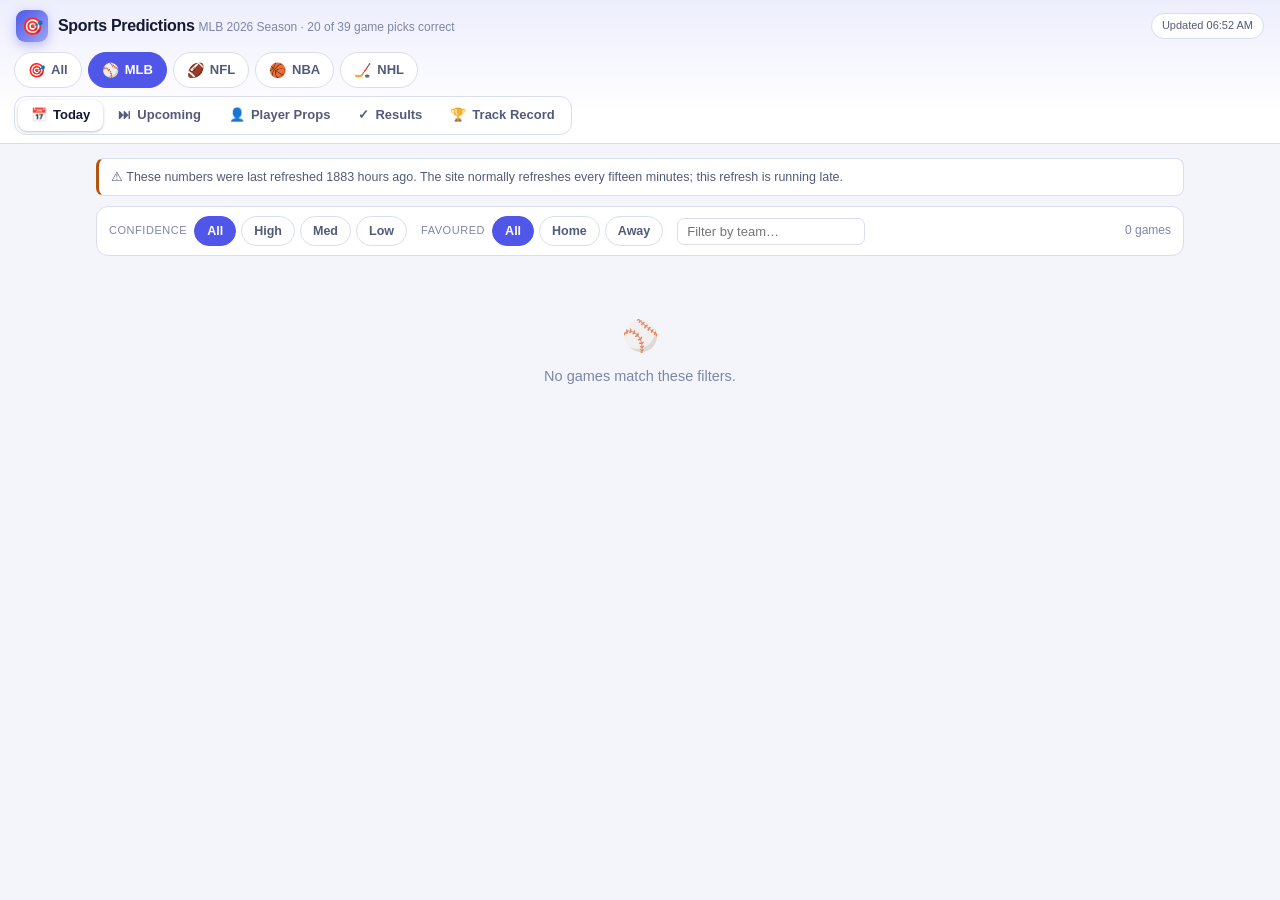
==== mlb.html @ 05cec49f "Auto-refresh: predictions and player props 2026-09-18 20:13 UTC" ====
<!DOCTYPE html>
<html lang="en">
<head>
<meta charset="UTF-8">
<meta name="viewport" content="width=device-width, initial-scale=1.0, viewport-fit=cover">
<meta name="description" content="MLB game predictions and player prop projections.">
<meta name="color-scheme" content="dark light">
<title>Sports Predictions — MLB</title>
<link rel="icon" href="data:image/svg+xml,<svg xmlns=%22http://www.w3.org/2000/svg%22 viewBox=%220 0 16 16%22><text y=%2213%22 font-size=%2213%22>🎯</text></svg>">
<link rel="preload" as="script" href="assets/app.js?v=07d748f8">
<link rel="stylesheet" href="assets/app.css?v=07d748f8">
<style id="accent-style"></style>
</head>
<body>
<header class="top">
  <div class="brand">
    <span class="brand-mark" aria-hidden="true">🎯</span>
    <span>
      <span class="brand-name">Sports Predictions</span>
      <span class="brand-sub" id="brand-sub">Game picks and player props for MLB, NFL, NBA and NHL, with a public track record</span>
    </span>
    <span class="brand-spacer"></span>
    <span class="live-pill" id="live-pill">Loading…</span>
  </div>
  <nav class="sports" id="sports" role="tablist" aria-label="Sport"></nav>
  <nav class="views" id="views" role="tablist" aria-label="View"></nav>
</header>
<main class="wrap" id="main">
  <div class="games"><div class="skeleton"></div><div class="skeleton"></div><div class="skeleton"></div></div>
</main>
<script>
window.SP_LEAGUES=["mlb", "nfl", "nba", "nhl"];
window.SP_DEFAULT_LEAGUE="mlb";
</script>
<script src="data/mlb.js"></script>
<script src="assets/app.js?v=07d748f8" defer></script>
</body>
</html>
---- assets/app.css ----
/* Sports Predictions — shared stylesheet.
   One file for all four leagues, so the browser downloads and parses it once
   instead of re-reading an inline copy on every page.

   Palette: a deep green-slate ground with a teal accent; emerald for a hit,
   rose for a miss, amber for caution. Each league overrides --accent. */

:root {
  color-scheme: dark;
  --bg: #0a0e1a;
  --bg1: #111629;
  --bg2: #161c31;
  --bg3: #1e2640;
  --line: #283252;
  --line-soft: #202944;
  --text: #eef1fb;
  --muted: #a3adc9;
  --faint: #717c9d;
  --accent: #7c83ff;
  --good: #34d399;
  --bad: #fb7185;
  --warn: #fbbf24;
  --radius: 12px;
  --shadow: 0 6px 24px rgba(3, 6, 20, .45);
  --mono: ui-monospace, SFMono-Regular, "SF Mono", Menlo, monospace;
}

@media (prefers-color-scheme: light) {
  :root:not([data-theme="dark"]) {
    color-scheme: light;
    --bg: #f4f5fb; --bg1: #ffffff; --bg2: #ffffff; --bg3: #eceef8;
    --line: #d9ddf0; --line-soft: #e6e9f5;
    --text: #141a33; --muted: #525b7a; --faint: #7d86a6;
    --accent: #4f56e8; --good: #059669; --bad: #e11d48; --warn: #b45309;
    --shadow: 0 4px 16px rgba(20, 26, 51, .08);
  }
}

* { box-sizing: border-box; }
html { -webkit-text-size-adjust: 100%; }
body {
  margin: 0;
  background: var(--bg);
  background-image: radial-gradient(1200px 320px at 50% -80px, color-mix(in srgb, var(--accent) 18%, transparent), transparent 70%);
  background-repeat: no-repeat;
  color: var(--text);
  font: 14.5px/1.45 -apple-system, BlinkMacSystemFont, "Segoe UI", Roboto, Helvetica, Arial, sans-serif;
  padding-bottom: env(safe-area-inset-bottom, 0px);
}
a { color: var(--accent); }
button { font: inherit; color: inherit; background: none; border: none; cursor: pointer; }
[hidden] { display: none !important; }
:focus-visible { outline: 2px solid var(--accent); outline-offset: 2px; border-radius: 4px; }

/* ── Header ───────────────────────────────────────────────────────────── */
.top {
  position: sticky; top: 0; z-index: 50;
  /* No filter or transform here: either would make the phone's fixed
     bottom bar position itself inside the header instead of the viewport. */
  background: linear-gradient(180deg, color-mix(in srgb, var(--accent) 10%, var(--bg1)), var(--bg1) 80%);
  border-bottom: 1px solid var(--line);
  padding-top: env(safe-area-inset-top, 0px);
}
.brand {
  display: flex; align-items: center; gap: 10px;
  padding: 10px 16px 6px;
}
.brand-mark {
  font-size: 17px; line-height: 1; width: 32px; height: 32px; border-radius: 9px;
  display: inline-flex; align-items: center; justify-content: center;
  background: linear-gradient(135deg, var(--accent), color-mix(in srgb, var(--accent) 55%, #ffffff));
  box-shadow: 0 4px 12px color-mix(in srgb, var(--accent) 35%, transparent);
}
.brand-name { font-weight: 800; font-size: 16px; letter-spacing: -.02em; }
.brand-sub { color: var(--faint); font-size: 12px; }
.brand-spacer { flex: 1; }
.live-pill {
  font-size: 11px; color: var(--muted); font-variant-numeric: tabular-nums;
  border: 1px solid var(--line); border-radius: 999px; padding: 4px 10px;
  white-space: nowrap; background: var(--bg2);
}
.live-pill.on { color: var(--good); border-color: color-mix(in srgb, var(--good) 45%, transparent); }

/* Sports: a row of pills, each with today's game count. */
.sports { display: flex; gap: 6px; padding: 4px 14px 8px; overflow-x: auto; scrollbar-width: none; }
.sports::-webkit-scrollbar { display: none; }
.sport {
  flex: 0 0 auto; display: inline-flex; align-items: center; gap: 6px;
  min-height: 36px; padding: 0 13px; border-radius: 999px;
  font-size: 13px; font-weight: 700; color: var(--muted);
  border: 1px solid var(--line); background: var(--bg2);
  transition: color .15s, background .15s, border-color .15s;
}
.sport:hover { color: var(--text); border-color: color-mix(in srgb, var(--accent) 50%, var(--line)); }
.sport[aria-selected="true"] { background: var(--accent); border-color: var(--accent); color: #fff; }
.sport .em { font-size: 14px; }
.sport .sc {
  font-size: 10.5px; font-weight: 700; padding: 1px 6px; border-radius: 999px;
  background: var(--bg3); color: var(--muted); min-width: 18px; text-align: center;
}
.sport[aria-selected="true"] .sc { background: rgba(255, 255, 255, .22); color: #fff; }
.sport .sc:empty { display: none; }
.sport .sc.live::before { content: "●"; color: var(--good); margin-right: 3px; font-size: 8px; vertical-align: 1px; }
.sport[aria-selected="true"] .sc.live::before { color: #d8ffe9; }

/* Views: a segmented control. */
.views {
  display: flex; gap: 2px; margin: 0 14px 8px; padding: 3px; border-radius: 12px;
  background: var(--bg2); border: 1px solid var(--line); width: max-content; max-width: calc(100% - 28px);
  overflow-x: auto; scrollbar-width: none;
}
.views::-webkit-scrollbar { display: none; }
.view-tab {
  display: inline-flex; align-items: center; gap: 6px;
  padding: 6px 13px; border-radius: 9px; font-size: 13px; font-weight: 600;
  color: var(--muted); white-space: nowrap; transition: background .15s, color .15s;
}
.view-tab .vi { display: inline; font-size: 13px; }
.view-tab:hover { color: var(--text); }
.view-tab[aria-selected="true"] { background: var(--bg1); color: var(--text); box-shadow: 0 1px 3px rgba(0, 0, 0, .25); }

/* Jump bar (All · Today) and back-to-top. */
.jump { display: flex; flex-wrap: wrap; gap: 6px; margin: 4px 0 12px; }
.jump .chip { gap: 6px; }
.jump .chip b { font-weight: 700; }
.jump .chip .n { color: var(--faint); font-weight: 600; }
.totop {
  position: fixed; right: 16px; bottom: calc(18px + env(safe-area-inset-bottom, 0px)); z-index: 55;
  width: 42px; height: 42px; border-radius: 50%; background: var(--accent); color: #fff;
  font-size: 18px; box-shadow: var(--shadow); opacity: 0; pointer-events: none; transition: opacity .2s;
}
.totop.show { opacity: 1; pointer-events: auto; }
.section-title[id] { scroll-margin-top: 140px; }

.lg-chip { font-size: 12px; margin-right: 5px; }
.lock { font-size: 11px; opacity: .8; }
.count-inline { font-weight: 500; color: var(--faint); margin-left: 4px; }
.game.done .row-bar { opacity: .7; }

/* Overview strip */
.strip { display: grid; grid-template-columns: repeat(auto-fill, minmax(168px, 1fr)); gap: 8px; margin-bottom: 6px; }
.pick-card {
  background: var(--bg1); border: 1px solid var(--line); border-radius: var(--radius); padding: 10px 12px;
  cursor: pointer; transition: border-color .15s, transform .15s;
}
.pick-card:hover { border-color: var(--accent); transform: translateY(-1px); }
.pc-top { display: flex; justify-content: space-between; align-items: center; margin-bottom: 6px; }
.pc-team { font-weight: 700; font-size: 14px; }
.pc-sub { font-size: 11.5px; color: var(--faint); margin-top: 2px; }

/* ── Layout ───────────────────────────────────────────────────────────── */
.wrap { max-width: 1120px; margin: 0 auto; padding: 14px 16px 60px; }
.row-gap > * + * { margin-top: 8px; }
.section-title { font-size: 12px; font-weight: 700; letter-spacing: .06em; text-transform: uppercase; color: var(--faint); margin: 20px 0 8px; }
.section-title:first-child { margin-top: 4px; }

/* ── Collapsible sections ─────────────────────────────────────────────── */
details.sec { margin: 0; }
details.sec > summary {
  list-style: none; cursor: pointer; display: flex; align-items: center; gap: 8px;
  padding: 6px 0; user-select: none; -webkit-tap-highlight-color: transparent;
}
details.sec > summary::-webkit-details-marker { display: none; }
details.sec > summary .section-title { margin: 0; }
details.sec > summary .chev { color: var(--faint); font-size: 11px; transition: transform .15s; }
details.sec > summary:hover .section-title { color: var(--muted); }
details.sec[open] > summary .chev { transform: rotate(180deg); }
details.sec > .sec-body { padding: 2px 0 10px; }
details.sec:not([open]) { border-bottom: 1px solid var(--line-soft); }

/* ── Sortable headings ────────────────────────────────────────────────── */
table.grid th { cursor: pointer; user-select: none; white-space: nowrap; }
table.grid th:hover { color: var(--text); }
table.grid th[aria-sort="ascending"]::after { content: ' ▲'; font-size: 9px; }
table.grid th[aria-sort="descending"]::after { content: ' ▼'; font-size: 9px; }

/* ── Toolbar ──────────────────────────────────────────────────────────── */
.toolbar {
  display: flex; flex-wrap: wrap; gap: 10px 14px; align-items: center;
  background: var(--bg1); border: 1px solid var(--line); border-radius: var(--radius);
  padding: 9px 12px; margin-bottom: 12px;
}
.toolbar-body { display: contents; }
.filter-toggle { display: none; }
.count-mobile { display: none; }
.fgroup { display: flex; align-items: center; gap: 5px; flex-wrap: wrap; }
.flabel { font-size: 11px; text-transform: uppercase; letter-spacing: .05em; color: var(--faint); margin-right: 2px; }
.chip {
  padding: 5px 12px; border-radius: 999px; font-size: 12.5px; font-weight: 600;
  color: var(--muted); border: 1px solid var(--line); background: var(--bg2);
  min-height: 30px;
}
.chip[aria-pressed="true"] { background: var(--accent); border-color: var(--accent); color: #fff; }
.search, select.search {
  background: var(--bg2); border: 1px solid var(--line); color: var(--text);
  border-radius: 7px; padding: 5px 9px; font-size: 13px; min-width: 150px; max-width: 100%;
}
.count { margin-left: auto; font-size: 12px; color: var(--faint); font-variant-numeric: tabular-nums; }

/* ── Game rows ────────────────────────────────────────────────────────── */
.games { display: flex; flex-direction: column; gap: 7px; }
.game {
  background: var(--bg1); border: 1px solid var(--line); border-radius: var(--radius);
  overflow: hidden; contain: layout style; transition: border-color .15s;
}
.game.live { border-color: color-mix(in srgb, var(--good) 45%, var(--line)); }
.game:hover { border-color: color-mix(in srgb, var(--accent) 45%, var(--line)); }
.game-head {
  display: grid;
  grid-template-columns: 58px minmax(0, 1fr) 210px 22px;
  gap: 10px; align-items: center; width: 100%;
  padding: 10px 12px; text-align: left;
}
.game-head:hover { background: var(--bg2); }
.gdate { font-size: 11px; color: var(--faint); font-variant-numeric: tabular-nums; }
.teams { display: grid; grid-template-columns: 1fr auto 1fr; gap: 8px; align-items: center; min-width: 0; }
.team { min-width: 0; display: flex; flex-direction: column; gap: 1px; }
.team.right { text-align: right; align-items: flex-end; }
.tname { font-weight: 600; font-size: 13.5px; overflow: hidden; text-overflow: ellipsis; white-space: nowrap; max-width: 100%; }
.t-short { display: none; }
.team.pick .tname { color: var(--accent); }
.team.won .tname { color: var(--good); }
.team.lost .tname { color: var(--faint); }
.trec { font-size: 11px; color: var(--faint); font-variant-numeric: tabular-nums; }
.center { text-align: center; min-width: 74px; }
.score { font-size: 16px; font-weight: 700; font-variant-numeric: tabular-nums; letter-spacing: -.02em; }
.score.live { color: var(--good); }
.slabel { display: block; font-size: 10px; letter-spacing: .08em; color: var(--faint); }
.gtime { font-size: 12.5px; color: var(--muted); font-variant-numeric: tabular-nums; }
.gstatus { display: block; font-size: 10.5px; color: var(--good); margin-top: 1px; }

.meta { display: flex; flex-direction: column; gap: 5px; min-width: 0; }
.bar { display: flex; height: 4px; border-radius: 3px; overflow: hidden; background: var(--bg3); }
.bar i { display: block; height: 100%; }
.bar .a { background: var(--faint); }
.bar .h { background: linear-gradient(90deg, color-mix(in srgb, var(--accent) 70%, var(--bg3)), var(--accent)); }
.metarow { display: flex; flex-wrap: wrap; align-items: center; gap: 6px; font-size: 11.5px; min-width: 0; }
.pick { color: var(--muted); overflow: hidden; text-overflow: ellipsis; white-space: nowrap; }
.pick b { color: var(--text); font-weight: 600; }
.tag {
  font-size: 9.5px; font-weight: 700; letter-spacing: .05em; padding: 2px 6px;
  border-radius: 4px; white-space: nowrap;
}
.tag.high { background: color-mix(in srgb, var(--good) 20%, transparent); color: var(--good); }
.tag.med  { background: color-mix(in srgb, var(--warn) 20%, transparent); color: var(--warn); }
.tag.low  { background: var(--bg3); color: var(--faint); }
.tag.ok   { background: color-mix(in srgb, var(--good) 22%, transparent); color: var(--good); }
.tag.no   { background: color-mix(in srgb, var(--bad) 22%, transparent); color: var(--bad); }
.tag.live { background: color-mix(in srgb, var(--good) 22%, transparent); color: var(--good); }
.tag.props { background: color-mix(in srgb, var(--accent) 20%, transparent); color: var(--accent); }
.chev { color: var(--faint); font-size: 11px; transition: transform .15s; justify-self: end; }
.game[data-open="1"] .chev { transform: rotate(180deg); }

/* ── Expanded detail ──────────────────────────────────────────────────── */
.detail { border-top: 1px solid var(--line-soft); background: var(--bg2); padding: 12px; }
.dtabs { display: flex; gap: 4px; margin-bottom: 12px; flex-wrap: wrap; }
.dtab {
  padding: 4px 11px; border-radius: 7px; font-size: 12px; font-weight: 600;
  color: var(--muted); background: var(--bg3);
}
.dtab[aria-selected="true"] { background: var(--accent); color: #fff; }
.panel { display: grid; gap: 14px; }

.cards { display: grid; grid-template-columns: repeat(auto-fit, minmax(128px, 1fr)); gap: 8px; }
.card { background: var(--bg1); border: 1px solid var(--line); border-radius: 8px; padding: 9px 11px; }
.card .k { font-size: 10.5px; text-transform: uppercase; letter-spacing: .05em; color: var(--faint); }
.card .v { font-size: 17px; font-weight: 700; font-variant-numeric: tabular-nums; margin-top: 2px; }
.card .n { font-size: 11px; color: var(--faint); margin-top: 1px; }

table.grid { width: 100%; border-collapse: collapse; font-size: 12.5px; }
table.grid th {
  text-align: left; font-size: 10.5px; text-transform: uppercase; letter-spacing: .05em;
  color: var(--faint); font-weight: 600; padding: 6px 8px; border-bottom: 1px solid var(--line);
  position: sticky; top: 0; background: var(--bg2);
}
table.grid td { padding: 6px 8px; border-bottom: 1px solid var(--line-soft); font-variant-numeric: tabular-nums; }
table.grid tr:last-child td { border-bottom: none; }
.num, table.grid th.num { text-align: right; }
table.grid th.mid { text-align: center; }

/* ── Team / player lookup ─────────────────────────────────────────────── */
.lookup { position: relative; margin-bottom: 12px; }
.lookup .search { width: 100%; min-height: 40px; font-size: 14px; }
.lookup-results {
  position: absolute; left: 0; right: 0; top: 100%; z-index: 20;
  background: var(--bg1); border: 1px solid var(--line); border-radius: 8px; box-shadow: var(--shadow);
  max-height: 320px; overflow-y: auto;
}
.lookup-item { display: flex; align-items: center; gap: 8px; width: 100%; padding: 8px 12px; text-align: left; font-size: 13px; }
.lookup-item:hover, .lookup-item:focus { background: var(--bg3); }
.lookup-item .kind { margin-left: auto; font-size: 10.5px; color: var(--faint); text-transform: uppercase; letter-spacing: .05em; }
.lookup-panel { background: var(--bg1); border: 1px solid var(--line); border-radius: var(--radius); padding: 12px; margin-bottom: 14px; }
.lookup-head { display: flex; align-items: center; gap: 10px; margin-bottom: 10px; }
.lookup-head h2 { margin: 0; font-size: 17px; }
.lookup-head .close { margin-left: auto; color: var(--muted); font-size: 18px; padding: 4px 8px; }
.lookup-sub { color: var(--faint); font-size: 12.5px; }
.linkish { color: var(--accent); font-weight: 600; padding: 0; text-align: left; }
.linkish:hover { text-decoration: underline; }
.mid { text-align: center; }
.better { color: var(--good); font-weight: 600; }
.worse { color: var(--faint); }
.scroll-x { overflow-x: auto; }

.drivers { display: flex; flex-direction: column; gap: 6px; }
.driver { display: grid; grid-template-columns: minmax(0, 1fr) 96px; gap: 10px; align-items: center; font-size: 12.5px; }
.driver .dname { color: var(--muted); overflow: hidden; text-overflow: ellipsis; white-space: nowrap; }
.dbar { position: relative; height: 6px; background: var(--bg3); border-radius: 3px; }
.dbar::before {
  content: ""; position: absolute; left: 50%; top: -2px; width: 1px; height: 10px;
  background: var(--line); transform: translateX(-.5px);
}
.dbar i { position: absolute; top: 0; height: 100%; border-radius: 3px; }
.dbar i.pos { left: 50%; background: var(--accent); }
.dbar i.neg { right: 50%; background: var(--faint); }

/* ── Players & props ──────────────────────────────────────────────────── */
.players { display: flex; flex-direction: column; gap: 6px; }
.player { background: var(--bg1); border: 1px solid var(--line); border-radius: 8px; overflow: hidden; }
.player-head {
  display: flex; align-items: center; gap: 9px; width: 100%; padding: 8px 11px; text-align: left;
}
.player-head:hover { background: var(--bg3); }
.pshot {
  width: 30px; height: 30px; border-radius: 50%; background: var(--bg3);
  object-fit: cover; flex: 0 0 auto;
}
.pinfo { display: flex; flex-direction: column; gap: 1px; min-width: 0; }
.pname { font-weight: 600; font-size: 13px; }
.pmeta { font-size: 11px; color: var(--faint); }
.pspacer { flex: 1; }
.pbest { font-size: 11.5px; color: var(--muted); text-align: right; white-space: nowrap; }
.pbest b { color: var(--text); }
.prop-list { border-top: 1px solid var(--line-soft); padding: 4px 0; }
.prop {
  display: grid; grid-template-columns: minmax(0, 1.25fr) 132px minmax(0, 1fr) 84px;
  gap: 8px; align-items: center; padding: 7px 11px; font-size: 12.5px;
}
.prop-nums { display: grid; grid-template-columns: 1fr 1fr; gap: 8px; }
.prop + .prop { border-top: 1px solid var(--line-soft); }
.prop-name { color: var(--text); font-weight: 600; overflow: hidden; text-overflow: ellipsis; white-space: nowrap; }
.prop-sub { display: block; font-weight: 400; font-size: 10.5px; color: var(--faint); }
.prop-num { text-align: right; font-variant-numeric: tabular-nums; }
.prop-num .lbl { display: block; font-size: 9.5px; text-transform: uppercase; letter-spacing: .04em; color: var(--faint); }
.prop-range { position: relative; height: 5px; background: var(--bg3); border-radius: 3px; min-width: 60px; }
.prop-range i { position: absolute; top: 0; height: 100%; background: color-mix(in srgb, var(--accent) 55%, transparent); border-radius: 3px; }
.prop-range u { position: absolute; top: -3px; width: 2px; height: 11px; background: var(--text); border-radius: 1px; }
.prop-pick { display: flex; align-items: center; justify-content: flex-end; gap: 5px; white-space: nowrap; }
.pickdir { font-size: 11.5px; font-weight: 700; }
.pickdir.over { color: var(--good); }
.pickdir.under { color: var(--bad); }
.prop-live {
  display: inline-block; margin-left: 6px; padding: 1px 6px; border-radius: 4px;
  font-size: 10px; font-weight: 700; letter-spacing: .03em; vertical-align: middle;
}
.prop-live.live { background: color-mix(in srgb, var(--good) 22%, transparent); color: var(--good); }
.prop-live.ok { background: color-mix(in srgb, var(--good) 22%, transparent); color: var(--good); }
.prop-live.no { background: color-mix(in srgb, var(--bad) 22%, transparent); color: var(--bad); }
.prop.right { background: color-mix(in srgb, var(--good) 7%, transparent); }
.prop.wrong { background: color-mix(in srgb, var(--bad) 7%, transparent); }
.prop.pending .prop-name, .prop.pending .prop-num { color: var(--muted); }
.prop .blank { color: var(--faint); }
.src {
  display: block; font-size: 9.5px; font-weight: 600; letter-spacing: .03em;
  text-transform: uppercase; margin-top: 1px; white-space: nowrap;
}
.src.book { color: var(--accent); }
.src.model { color: var(--faint); }
table.grid .src { display: inline; }
/* live progress against the line: bar with the line marked, then words */
.prop-progress-slot:empty { display: none; }
.prop-progress-slot { grid-column: 1 / -1; }
.prop-progress { display: flex; align-items: center; gap: 10px; font-size: 11.5px; color: var(--muted); min-width: 0; }
.prop-progress .pbar { position: relative; flex: 0 0 120px; height: 7px; background: var(--bg3); border-radius: 4px; overflow: visible; }
.prop-progress .pbar i { position: absolute; left: 0; top: 0; height: 100%; border-radius: 4px; background: var(--accent); transition: width .4s ease; }
.prop-progress .pbar u { position: absolute; top: -3px; width: 2px; height: 13px; background: var(--text); border-radius: 1px; }
.prop-progress .ptext { white-space: nowrap; overflow: hidden; text-overflow: ellipsis; }
.prop-progress .ptext b { color: var(--text); font-variant-numeric: tabular-nums; }
.prop-progress.win .pbar i, .prop-progress.lead .pbar i { background: var(--good); }
.prop-progress.win .ptext, .prop-progress.lead .ptext { color: var(--good); }
.prop-progress.lose .pbar i { background: var(--bad); }
.prop-progress.lose .ptext { color: var(--bad); }
.prop-progress.push .ptext { color: var(--faint); }
.prop-progress.live .pbar i { animation: pulse 2s ease-in-out infinite; }
@keyframes pulse { 0%, 100% { opacity: 1; } 50% { opacity: .55; } }
table.grid .prop-progress .pbar { flex-basis: 90px; }
.tag.live-tag { background: color-mix(in srgb, var(--good) 20%, transparent); color: var(--good); }
.live-dot {
  position: absolute; top: -3px; width: 11px; height: 11px; margin-left: -5px;
  border-radius: 50%; background: var(--good); border: 2px solid var(--bg1);
}
.inj-grid { display: grid; grid-template-columns: 1fr 1fr; gap: 12px; }
.inj-head { font-size: 12px; font-weight: 700; color: var(--muted); margin-bottom: 6px; }
.inj-row { font-size: 12.5px; padding: 4px 0; border-bottom: 1px solid var(--line-soft); }
.inj-row:last-child { border-bottom: none; }
.inj-detail { display: block; font-size: 11px; color: var(--faint); margin-top: 1px; }
.delta { font-size: 10.5px; }
.delta.up { color: var(--good); }
.delta.down { color: var(--bad); }

/* ── Empty / notices ──────────────────────────────────────────────────── */
.empty { text-align: center; padding: 46px 18px; color: var(--faint); }
.empty .icon { display: block; font-size: 30px; margin-bottom: 8px; opacity: .7; }
.note {
  background: var(--bg1); border: 1px solid var(--line); border-left: 3px solid var(--accent);
  border-radius: 8px; padding: 9px 12px; font-size: 12.5px; color: var(--muted); margin-bottom: 10px;
}
.note.warn { border-left-color: var(--warn); }
.card .v a { color: var(--accent); text-decoration: none; font-size: 14px; }
.explain {
  background: var(--bg1); border: 1px solid var(--line); border-radius: 8px;
  padding: 0 12px; margin-bottom: 12px; font-size: 12.5px; color: var(--muted);
}
.explain summary {
  cursor: pointer; padding: 10px 0; font-weight: 600; color: var(--text);
  list-style: none; min-height: 40px; display: flex; align-items: center;
}
.explain summary::-webkit-details-marker { display: none; }
.explain summary::before { content: "▸ "; color: var(--faint); margin-right: 6px; }
.explain[open] summary::before { content: "▾ "; }
.explain p { margin: 0 0 12px; line-height: 1.5; }

.skeleton { height: 62px; border-radius: var(--radius); background: linear-gradient(90deg, var(--bg1), var(--bg2), var(--bg1)); background-size: 200% 100%; animation: sk 1.2s infinite; }
@keyframes sk { 0% { background-position: 200% 0; } 100% { background-position: -200% 0; } }
.flash { animation: fl .7s ease-out; }
@keyframes fl { from { background: color-mix(in srgb, var(--good) 22%, transparent); } }

/* ── Model view ───────────────────────────────────────────────────────── */
.curve { width: 100%; height: 132px; display: block; }
.curve .axis { stroke: var(--line); stroke-width: 1; }
.curve .line { fill: none; stroke: var(--accent); stroke-width: 2; }
.curve .ref { stroke: var(--faint); stroke-dasharray: 3 3; stroke-width: 1; }
.legend { display: flex; gap: 14px; flex-wrap: wrap; font-size: 11.5px; color: var(--faint); margin-top: 6px; }

/* ── Responsive ───────────────────────────────────────────────────────── */
@media (max-width: 760px) {
  /* Nicknames only: full names cannot fit two to a row on a phone. */
  .t-full { display: none; }
  .t-short { display: inline; }

  .brand { padding: 8px 14px 6px; }
  .sports { gap: 6px; padding: 4px 12px 8px; }

  /* Views move to a thumb-reachable bottom bar. */
  .views {
    position: fixed; left: 0; right: 0; bottom: 0; z-index: 60; margin: 0; width: auto; max-width: none;
    background: color-mix(in srgb, var(--bg1) 94%, transparent); backdrop-filter: blur(10px); -webkit-backdrop-filter: blur(10px);
    border: none; border-top: 1px solid var(--line); border-radius: 0;
    padding: 4px 4px calc(4px + env(safe-area-inset-bottom, 0px)); gap: 0;
    justify-content: space-around;
  }
  .view-tab[aria-selected="true"] { box-shadow: none; }
  .totop { bottom: calc(76px + env(safe-area-inset-bottom, 0px)); right: 12px; }
  .view-tab {
    flex: 1 1 0; min-height: 50px; padding: 4px 2px; border-radius: 8px;
    display: flex; flex-direction: column; align-items: center; justify-content: center; gap: 2px;
    font-size: 10.5px; font-weight: 600;
  }
  .view-tab .vi { display: block; font-size: 17px; line-height: 1; }
  .view-tab[aria-selected="true"] { background: none; color: var(--accent); }
  .wrap { padding-bottom: calc(76px + env(safe-area-inset-bottom, 0px)) !important; }
  .strip { grid-template-columns: repeat(auto-fill, minmax(150px, 1fr)); }

  /* Filters fold away: they were taller than the first game on the board. */
  .filter-toggle {
    display: inline-flex; align-items: center; gap: 7px; min-height: 40px;
    padding: 0 12px; margin: -4px 0; border-radius: 8px;
    font-size: 13px; font-weight: 600; color: var(--muted); background: var(--bg2);
    border: 1px solid var(--line);
  }
  .toolbar.open .filter-toggle { background: var(--bg3); color: var(--text); }
  .ft-badge {
    background: var(--accent); color: #fff; border-radius: 999px;
    font-size: 10.5px; padding: 1px 6px; font-weight: 700;
  }
  .toolbar { gap: 8px; padding: 8px 10px; }
  .toolbar-body { display: none; width: 100%; flex-direction: column; align-items: stretch; gap: 10px; }
  .toolbar.open .toolbar-body { display: flex; }
  .count-mobile { display: inline; margin-left: auto; }
  .count-wide { display: none; }
  .fgroup { gap: 6px; }
  .chip { min-height: 38px; padding: 0 14px; display: inline-flex; align-items: center; }
  .search, select.search { min-height: 40px; width: 100%; font-size: 16px; }

  .game-head {
    grid-template-columns: minmax(0, 1fr) 22px;
    grid-template-areas: "teams chev" "meta meta";
    row-gap: 9px; padding: 11px 12px;
  }
  .gdate { display: none; }
  .teams { grid-area: teams; grid-template-columns: 1fr auto 1fr; }
  .meta { grid-area: meta; }
  .chev { grid-area: chev; align-self: center; font-size: 13px; }
  .tname { font-size: 15px; }
  .center { min-width: 66px; }
  .gtime { font-size: 12px; }
  .metarow { flex-wrap: wrap; gap: 5px 7px; }

  .dtab { min-height: 38px; display: inline-flex; align-items: center; padding: 0 13px; }
  .player-head { padding: 11px; min-height: 52px; }
  .prop {
    grid-template-columns: minmax(0, 1fr) auto;
    grid-template-areas: "name pick" "nums pick";
    row-gap: 4px; padding: 10px 12px;
  }
  .prop-name { grid-area: name; }
  .prop-pick { grid-area: pick; flex-direction: column; align-items: flex-end; gap: 3px; }
  .prop-range { display: none; }
  .prop-progress .pbar { flex-basis: 80px; }
  .prop-nums { grid-area: nums; display: flex; gap: 14px; }
  .prop-num { text-align: left; }
  .prop-num .lbl { display: inline; margin-right: 4px; }

  .cards { grid-template-columns: repeat(auto-fit, minmax(140px, 1fr)); }
  .inj-grid { grid-template-columns: 1fr; }
  .wrap { padding: 12px 14px 48px; }
  table.grid th, table.grid td { padding: 8px 7px; }
}
@media (max-width: 420px) {
  .brand-sub { display: none; }
  .card .v { font-size: 16px; }
  .cards { grid-template-columns: 1fr 1fr; }
  .tname { font-size: 14.5px; }
}
@media (prefers-reduced-motion: reduce) {
  *, *::before, *::after { animation-duration: .001ms !important; transition-duration: .001ms !important; }
}
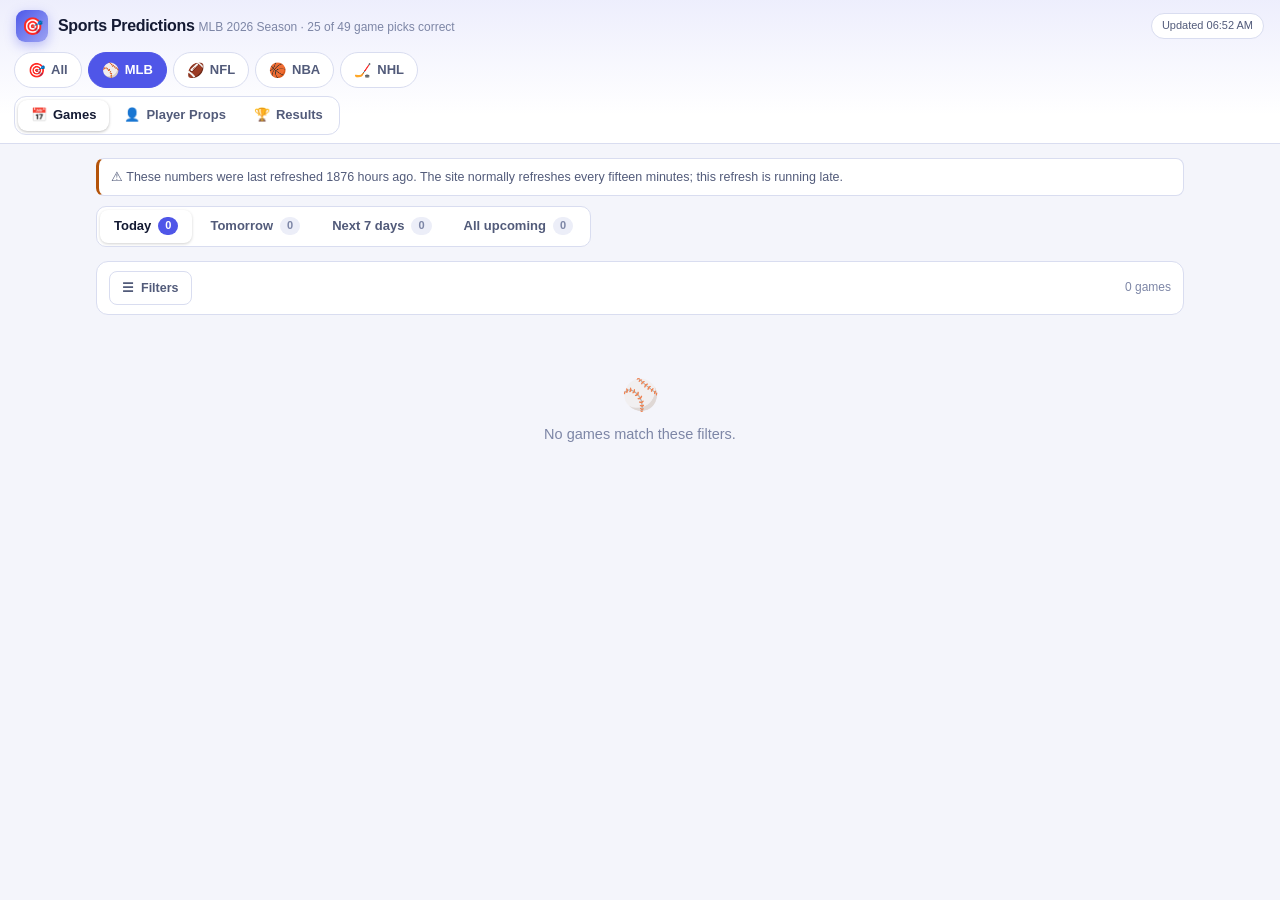
==== commit bf2cda42: "Auto-refresh: predictions and player props 2026-09-19 03:16 UTC" ====
--- a/mlb.html
+++ b/mlb.html
@@ -7,8 +7,8 @@
 <meta name="color-scheme" content="dark light">
 <title>Sports Predictions — MLB</title>
 <link rel="icon" href="data:image/svg+xml,<svg xmlns=%22http://www.w3.org/2000/svg%22 viewBox=%220 0 16 16%22><text y=%2213%22 font-size=%2213%22>🎯</text></svg>">
-<link rel="preload" as="script" href="assets/app.js?v=07d748f8">
-<link rel="stylesheet" href="assets/app.css?v=07d748f8">
+<link rel="preload" as="script" href="assets/app.js?v=4bb4e9bf">
+<link rel="stylesheet" href="assets/app.css?v=4bb4e9bf">
 <style id="accent-style"></style>
 </head>
 <body>
@@ -33,6 +33,6 @@
 window.SP_DEFAULT_LEAGUE="mlb";
 </script>
 <script src="data/mlb.js"></script>
-<script src="assets/app.js?v=07d748f8" defer></script>
+<script src="assets/app.js?v=4bb4e9bf" defer></script>
 </body>
 </html>
--- a/assets/app.css
+++ b/assets/app.css
@@ -119,6 +119,28 @@
 .view-tab:hover { color: var(--text); }
 .view-tab[aria-selected="true"] { background: var(--bg1); color: var(--text); box-shadow: 0 1px 3px rgba(0, 0, 0, .25); }
 
+/* Section rail: the one control at the top of a section — which day on
+   Games, which half of the record on Results. Reads as tabs, not filters,
+   and never folds away. */
+.rail {
+  display: flex; gap: 4px; margin: 2px 0 14px; padding: 3px; border-radius: 10px;
+  background: var(--bg2); border: 1px solid var(--line);
+  width: max-content; max-width: 100%; overflow-x: auto; scrollbar-width: none;
+}
+.rail::-webkit-scrollbar { display: none; }
+.rail-tab {
+  display: inline-flex; align-items: center; gap: 7px; white-space: nowrap;
+  padding: 7px 14px; border-radius: 8px; font-size: 13px; font-weight: 600;
+  color: var(--muted); transition: background .15s, color .15s;
+}
+.rail-tab:hover { color: var(--text); }
+.rail-tab[aria-selected="true"] { background: var(--bg1); color: var(--text); box-shadow: 0 1px 3px rgba(0, 0, 0, .18); }
+.rail-tab .n {
+  font-size: 11px; font-weight: 700; color: var(--faint); background: var(--bg3);
+  border-radius: 999px; padding: 1px 7px; min-width: 20px; text-align: center;
+}
+.rail-tab[aria-selected="true"] .n { background: var(--accent); color: #fff; }
+
 /* Jump bar (All · Today) and back-to-top. */
 .jump { display: flex; flex-wrap: wrap; gap: 6px; margin: 4px 0 12px; }
 .jump .chip { gap: 6px; }
@@ -180,9 +202,23 @@
   background: var(--bg1); border: 1px solid var(--line); border-radius: var(--radius);
   padding: 9px 12px; margin-bottom: 12px;
 }
-.toolbar-body { display: contents; }
-.filter-toggle { display: none; }
-.count-mobile { display: none; }
+/* Filters fold away at every width now: the rail above decides what the
+   page is about, and these only narrow it. The badge says how many are on. */
+.toolbar-body { display: none; }
+.toolbar.open .toolbar-body { display: contents; }
+.filter-toggle {
+  display: inline-flex; align-items: center; gap: 7px; min-height: 34px;
+  padding: 0 12px; border-radius: 8px; font-size: 12.5px; font-weight: 600;
+  color: var(--muted); background: var(--bg2); border: 1px solid var(--line);
+}
+.filter-toggle:hover { color: var(--text); }
+.toolbar.open .filter-toggle { background: var(--bg3); color: var(--text); }
+.ft-badge {
+  background: var(--accent); color: #fff; border-radius: 999px;
+  font-size: 10.5px; padding: 1px 6px; font-weight: 700;
+}
+.count-mobile { display: inline; margin-left: auto; }
+.count-wide { display: none; }
 .fgroup { display: flex; align-items: center; gap: 5px; flex-wrap: wrap; }
 .flabel { font-size: 11px; text-transform: uppercase; letter-spacing: .05em; color: var(--faint); margin-right: 2px; }
 .chip {
@@ -459,23 +495,14 @@
   .view-tab[aria-selected="true"] { background: none; color: var(--accent); }
   .wrap { padding-bottom: calc(76px + env(safe-area-inset-bottom, 0px)) !important; }
   .strip { grid-template-columns: repeat(auto-fill, minmax(150px, 1fr)); }
-
-  /* Filters fold away: they were taller than the first game on the board. */
-  .filter-toggle {
-    display: inline-flex; align-items: center; gap: 7px; min-height: 40px;
-    padding: 0 12px; margin: -4px 0; border-radius: 8px;
-    font-size: 13px; font-weight: 600; color: var(--muted); background: var(--bg2);
-    border: 1px solid var(--line);
-  }
-  .toolbar.open .filter-toggle { background: var(--bg3); color: var(--text); }
-  .ft-badge {
-    background: var(--accent); color: #fff; border-radius: 999px;
-    font-size: 10.5px; padding: 1px 6px; font-weight: 700;
-  }
+  .rail { width: auto; }
+  .rail-tab { flex: 1 1 0; justify-content: center; padding: 8px 6px; font-size: 12.5px; gap: 5px; }
+  .rail-tab .n { padding: 1px 5px; min-width: 0; }
+
+  .filter-toggle { min-height: 40px; margin: -4px 0; font-size: 13px; }
   .toolbar { gap: 8px; padding: 8px 10px; }
-  .toolbar-body { display: none; width: 100%; flex-direction: column; align-items: stretch; gap: 10px; }
+  .toolbar-body { width: 100%; flex-direction: column; align-items: stretch; gap: 10px; }
   .toolbar.open .toolbar-body { display: flex; }
-  .count-mobile { display: inline; margin-left: auto; }
   .count-wide { display: none; }
   .fgroup { gap: 6px; }
   .chip { min-height: 38px; padding: 0 14px; display: inline-flex; align-items: center; }
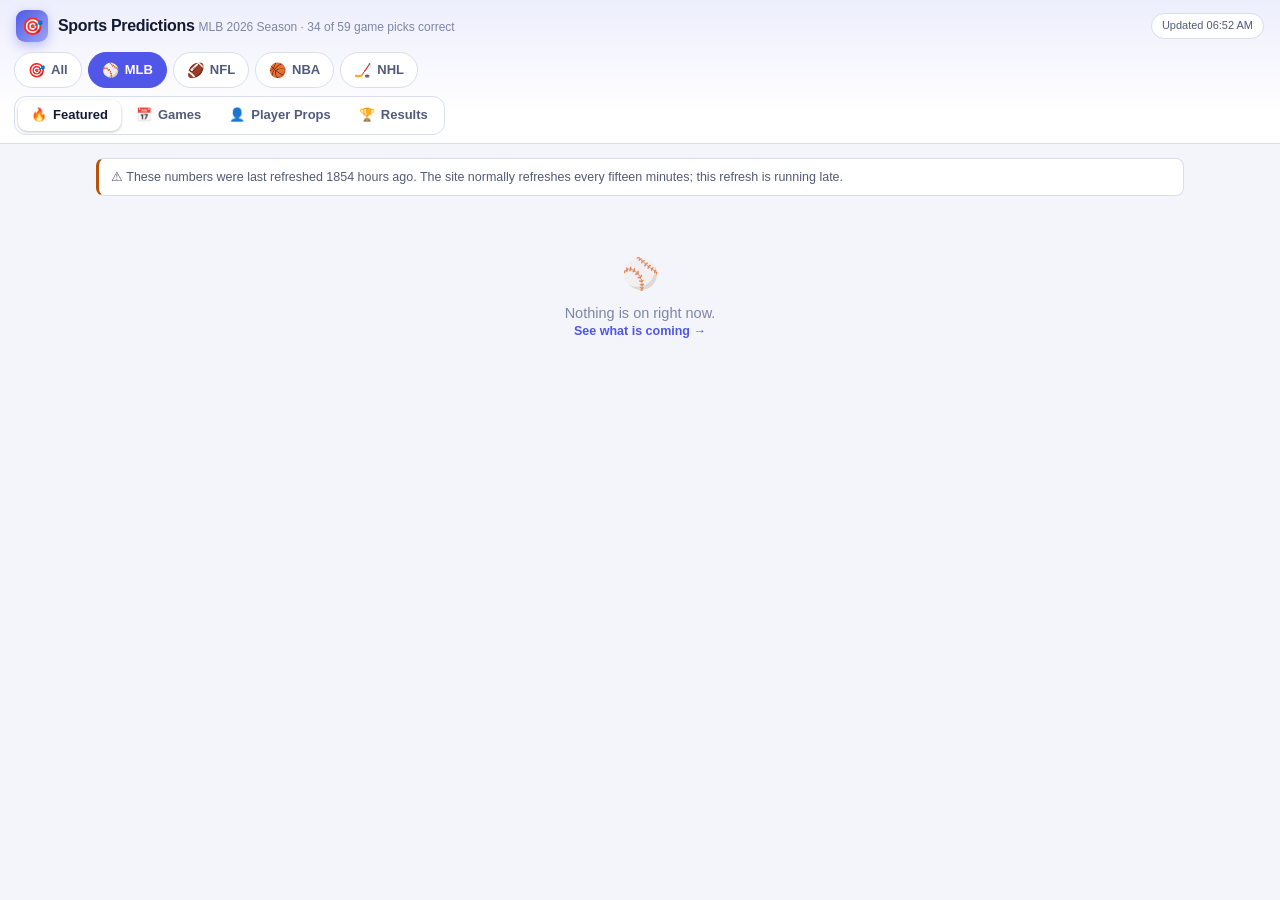
==== commit 4da48a10: "Auto-refresh: predictions and player props 2026-09-20 01:14 UTC" ====
--- a/mlb.html
+++ b/mlb.html
@@ -7,8 +7,8 @@
 <meta name="color-scheme" content="dark light">
 <title>Sports Predictions — MLB</title>
 <link rel="icon" href="data:image/svg+xml,<svg xmlns=%22http://www.w3.org/2000/svg%22 viewBox=%220 0 16 16%22><text y=%2213%22 font-size=%2213%22>🎯</text></svg>">
-<link rel="preload" as="script" href="assets/app.js?v=4bb4e9bf">
-<link rel="stylesheet" href="assets/app.css?v=4bb4e9bf">
+<link rel="preload" as="script" href="assets/app.js?v=8ce9f455">
+<link rel="stylesheet" href="assets/app.css?v=8ce9f455">
 <style id="accent-style"></style>
 </head>
 <body>
@@ -33,6 +33,6 @@
 window.SP_DEFAULT_LEAGUE="mlb";
 </script>
 <script src="data/mlb.js"></script>
-<script src="assets/app.js?v=4bb4e9bf" defer></script>
+<script src="assets/app.js?v=8ce9f455" defer></script>
 </body>
 </html>
--- a/assets/app.css
+++ b/assets/app.css
@@ -119,6 +119,30 @@
 .view-tab:hover { color: var(--text); }
 .view-tab[aria-selected="true"] { background: var(--bg1); color: var(--text); box-shadow: 0 1px 3px rgba(0, 0, 0, .25); }
 
+/* Category strip: the scrollable row of market groups a sportsbook puts
+   under its tabs — passing, rushing, receiving, touchdowns. */
+.catbar {
+  display: flex; gap: 6px; margin: -6px 0 12px; padding-bottom: 2px;
+  overflow-x: auto; scrollbar-width: none;
+}
+.catbar::-webkit-scrollbar { display: none; }
+.cat {
+  display: inline-flex; align-items: center; gap: 6px; white-space: nowrap;
+  padding: 5px 12px; border-radius: 999px; font-size: 12.5px; font-weight: 600;
+  color: var(--muted); background: var(--bg2); border: 1px solid var(--line);
+}
+.cat:hover { color: var(--text); }
+.cat[aria-pressed="true"] { background: var(--accent); border-color: var(--accent); color: #fff; }
+.cat .n { font-size: 10.5px; font-weight: 700; color: var(--faint); }
+.cat[aria-pressed="true"] .n { color: rgba(255, 255, 255, .75); }
+
+/* Lobby: each block is a door into the section holding the rest. */
+.more-link { margin: -2px 0 16px; font-size: 12.5px; }
+.more-link a { color: var(--accent); font-weight: 600; text-decoration: none; }
+.more-link a:hover { text-decoration: underline; }
+.live-title { color: var(--good); }
+
+
 /* Section rail: the one control at the top of a section — which day on
    Games, which half of the record on Results. Reads as tabs, not filters,
    and never folds away. */
@@ -140,6 +164,8 @@
   border-radius: 999px; padding: 1px 7px; min-width: 20px; text-align: center;
 }
 .rail-tab[aria-selected="true"] .n { background: var(--accent); color: #fff; }
+.rail-tab.live .n, .rail-tab.live[aria-selected="true"] .n { background: var(--good); color: #fff; }
+.rail-tab.live[aria-selected="true"] { color: var(--good); }
 
 /* Jump bar (All · Today) and back-to-top. */
 .jump { display: flex; flex-wrap: wrap; gap: 6px; margin: 4px 0 12px; }
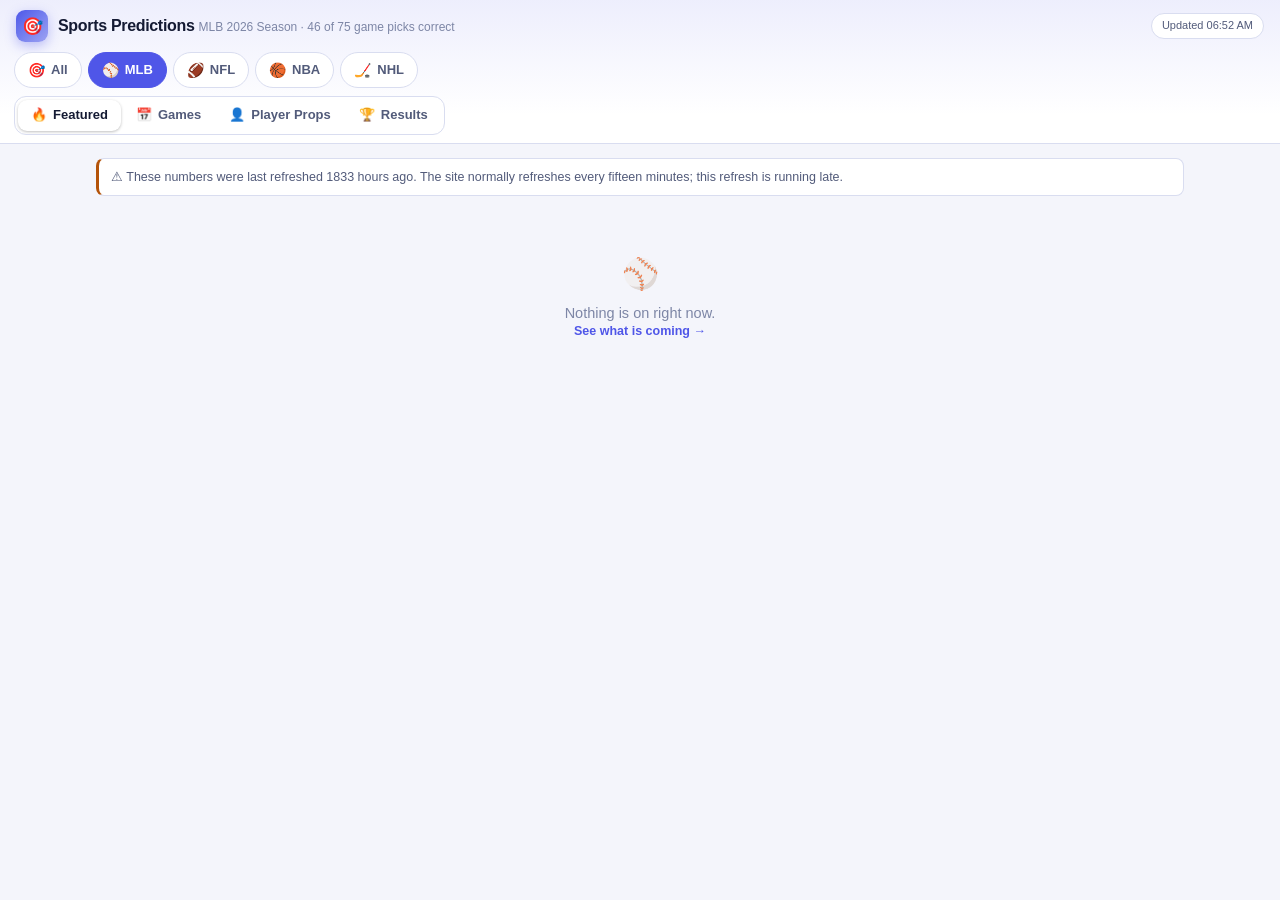
==== commit 6b2a0813: "Auto-refresh: predictions and player props 2026-09-20 21:25 UTC" ====
--- a/mlb.html
+++ b/mlb.html
@@ -7,8 +7,8 @@
 <meta name="color-scheme" content="dark light">
 <title>Sports Predictions — MLB</title>
 <link rel="icon" href="data:image/svg+xml,<svg xmlns=%22http://www.w3.org/2000/svg%22 viewBox=%220 0 16 16%22><text y=%2213%22 font-size=%2213%22>🎯</text></svg>">
-<link rel="preload" as="script" href="assets/app.js?v=8ce9f455">
-<link rel="stylesheet" href="assets/app.css?v=8ce9f455">
+<link rel="preload" as="script" href="assets/app.js?v=0354d834">
+<link rel="stylesheet" href="assets/app.css?v=0354d834">
 <style id="accent-style"></style>
 </head>
 <body>
@@ -33,6 +33,6 @@
 window.SP_DEFAULT_LEAGUE="mlb";
 </script>
 <script src="data/mlb.js"></script>
-<script src="assets/app.js?v=8ce9f455" defer></script>
+<script src="assets/app.js?v=0354d834" defer></script>
 </body>
 </html>
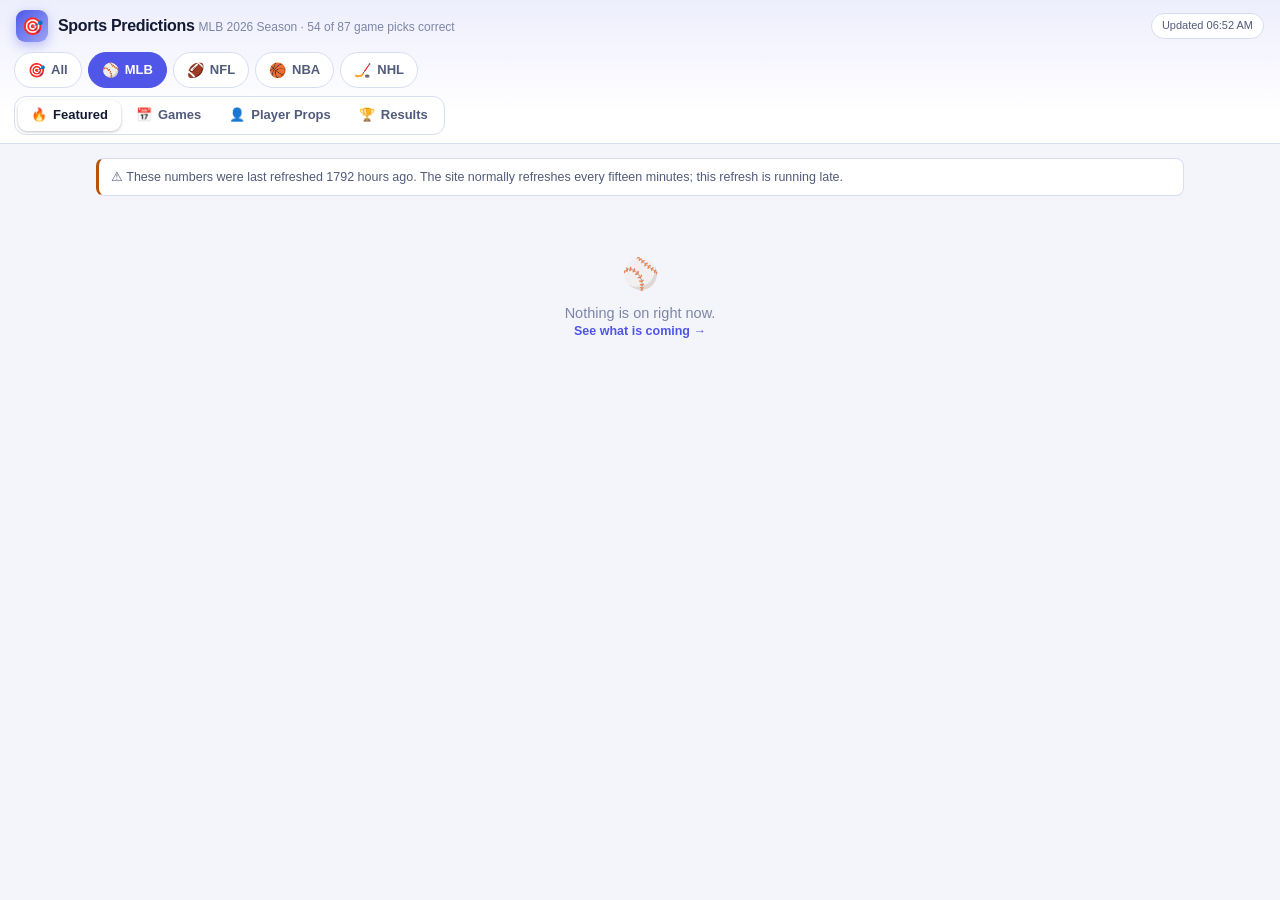
==== commit d7a9aee0: "Auto-refresh: predictions and player props 2026-09-22 14:30 UTC" ====
--- a/mlb.html
+++ b/mlb.html
@@ -7,8 +7,8 @@
 <meta name="color-scheme" content="dark light">
 <title>Sports Predictions — MLB</title>
 <link rel="icon" href="data:image/svg+xml,<svg xmlns=%22http://www.w3.org/2000/svg%22 viewBox=%220 0 16 16%22><text y=%2213%22 font-size=%2213%22>🎯</text></svg>">
-<link rel="preload" as="script" href="assets/app.js?v=0354d834">
-<link rel="stylesheet" href="assets/app.css?v=0354d834">
+<link rel="preload" as="script" href="assets/app.js?v=7b8f12d9">
+<link rel="stylesheet" href="assets/app.css?v=7b8f12d9">
 <style id="accent-style"></style>
 </head>
 <body>
@@ -33,6 +33,6 @@
 window.SP_DEFAULT_LEAGUE="mlb";
 </script>
 <script src="data/mlb.js"></script>
-<script src="assets/app.js?v=0354d834" defer></script>
+<script src="assets/app.js?v=7b8f12d9" defer></script>
 </body>
 </html>
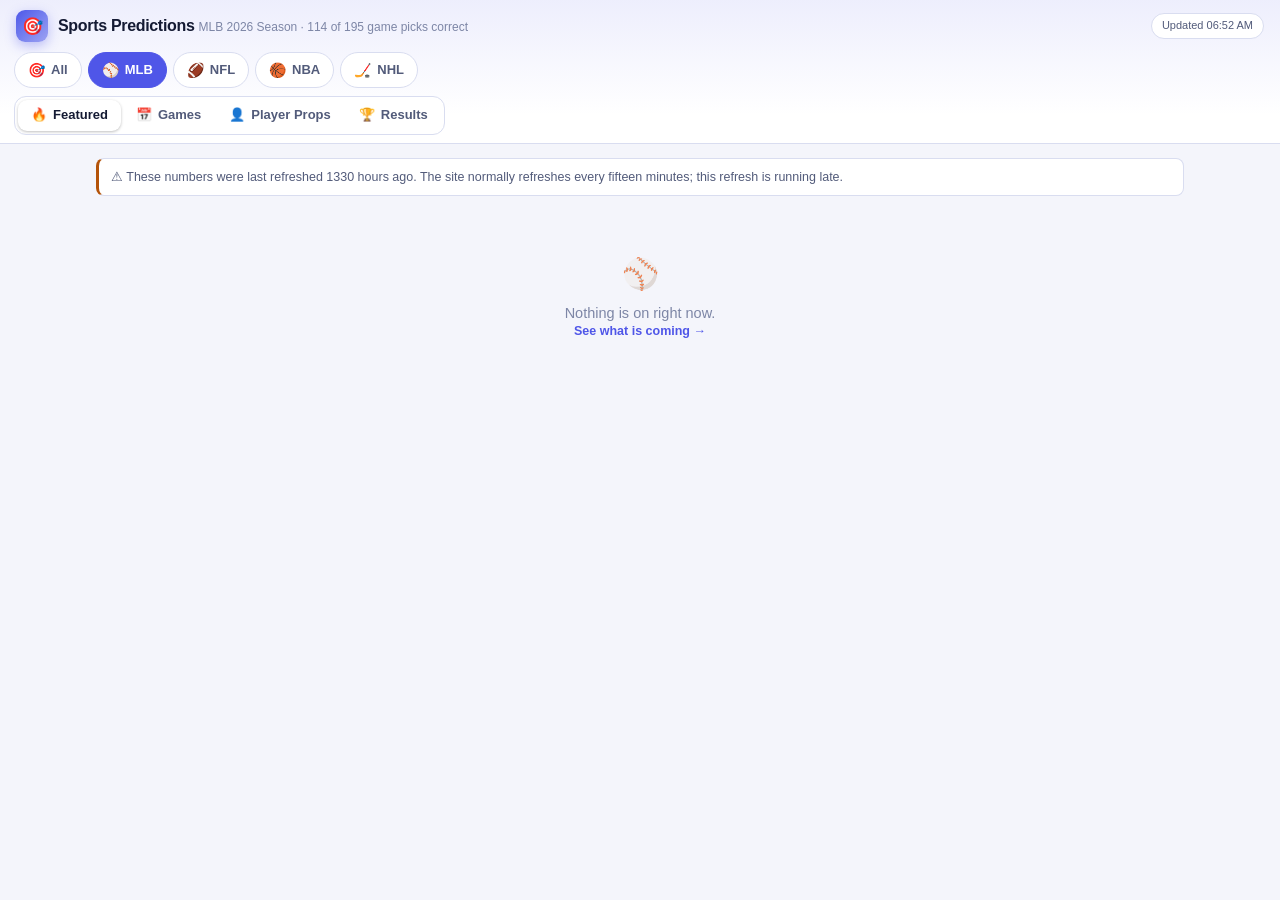
==== commit e96d61be: "Auto-refresh: predictions and player props 2026-10-11 20:32 UTC" ====
--- a/mlb.html
+++ b/mlb.html
@@ -7,8 +7,8 @@
 <meta name="color-scheme" content="dark light">
 <title>Sports Predictions — MLB</title>
 <link rel="icon" href="data:image/svg+xml,<svg xmlns=%22http://www.w3.org/2000/svg%22 viewBox=%220 0 16 16%22><text y=%2213%22 font-size=%2213%22>🎯</text></svg>">
-<link rel="preload" as="script" href="assets/app.js?v=7b8f12d9">
-<link rel="stylesheet" href="assets/app.css?v=7b8f12d9">
+<link rel="preload" as="script" href="assets/app.js?v=7be87ed5">
+<link rel="stylesheet" href="assets/app.css?v=7be87ed5">
 <style id="accent-style"></style>
 </head>
 <body>
@@ -33,6 +33,6 @@
 window.SP_DEFAULT_LEAGUE="mlb";
 </script>
 <script src="data/mlb.js"></script>
-<script src="assets/app.js?v=7b8f12d9" defer></script>
+<script src="assets/app.js?v=7be87ed5" defer></script>
 </body>
 </html>
--- a/assets/app.css
+++ b/assets/app.css
@@ -310,6 +310,9 @@
 .tag.no   { background: color-mix(in srgb, var(--bad) 22%, transparent); color: var(--bad); }
 .tag.live { background: color-mix(in srgb, var(--good) 22%, transparent); color: var(--good); }
 .tag.props { background: color-mix(in srgb, var(--accent) 20%, transparent); color: var(--accent); }
+/* The spread and total, the way a book writes them: quieter than the pick
+   itself, which is still the headline on the row. */
+.tag.line { background: var(--bg3); color: var(--text); font-variant-numeric: tabular-nums; }
 .chev { color: var(--faint); font-size: 11px; transition: transform .15s; justify-self: end; }
 .game[data-open="1"] .chev { transform: rotate(180deg); }
 
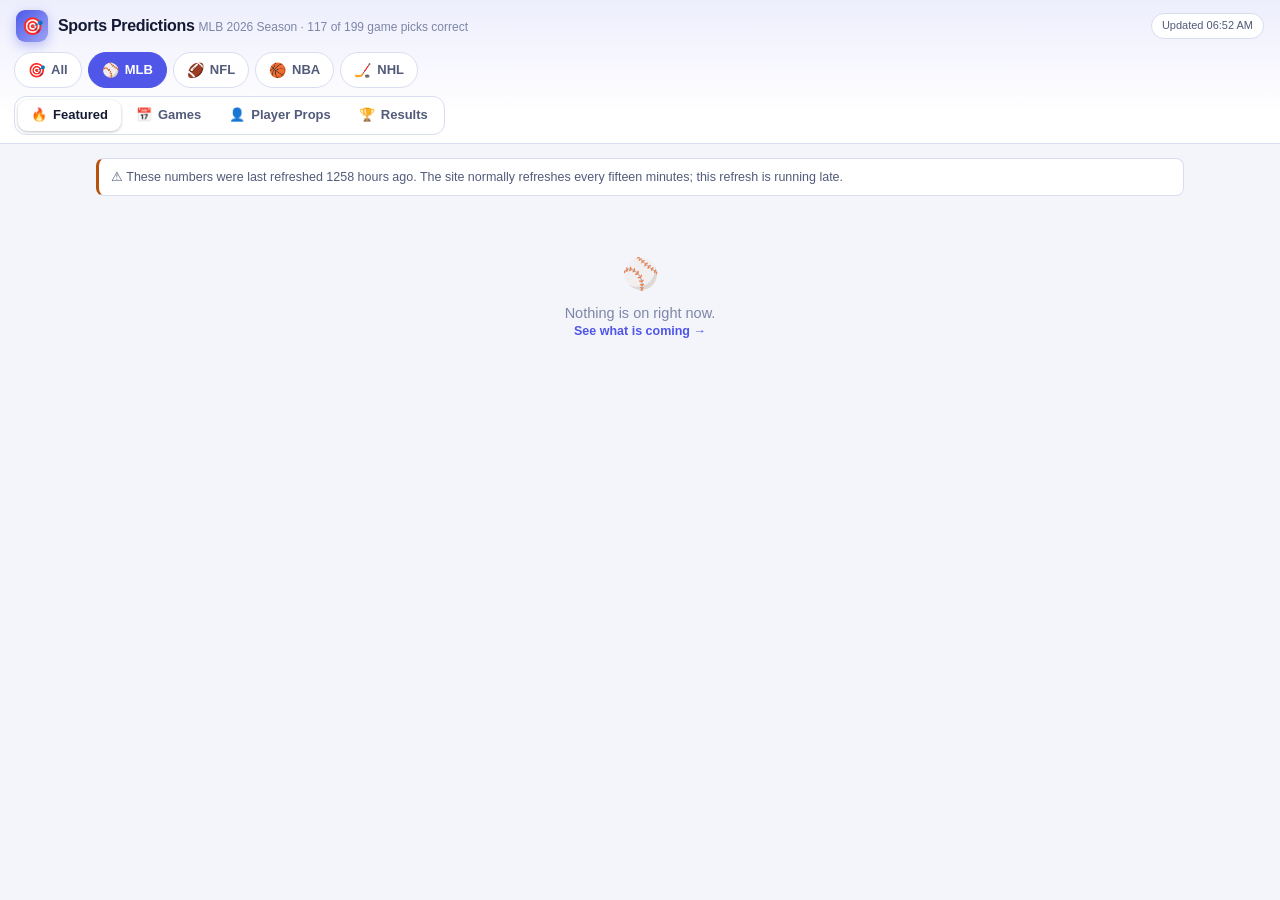
==== commit 3bb4e146: "Auto-refresh: predictions and player props 2026-10-14 20:30 UTC" ====
--- a/mlb.html
+++ b/mlb.html
@@ -7,8 +7,8 @@
 <meta name="color-scheme" content="dark light">
 <title>Sports Predictions — MLB</title>
 <link rel="icon" href="data:image/svg+xml,<svg xmlns=%22http://www.w3.org/2000/svg%22 viewBox=%220 0 16 16%22><text y=%2213%22 font-size=%2213%22>🎯</text></svg>">
-<link rel="preload" as="script" href="assets/app.js?v=7be87ed5">
-<link rel="stylesheet" href="assets/app.css?v=7be87ed5">
+<link rel="preload" as="script" href="assets/app.js?v=33a9e61d">
+<link rel="stylesheet" href="assets/app.css?v=33a9e61d">
 <style id="accent-style"></style>
 </head>
 <body>
@@ -33,6 +33,6 @@
 window.SP_DEFAULT_LEAGUE="mlb";
 </script>
 <script src="data/mlb.js"></script>
-<script src="assets/app.js?v=7be87ed5" defer></script>
+<script src="assets/app.js?v=33a9e61d" defer></script>
 </body>
 </html>
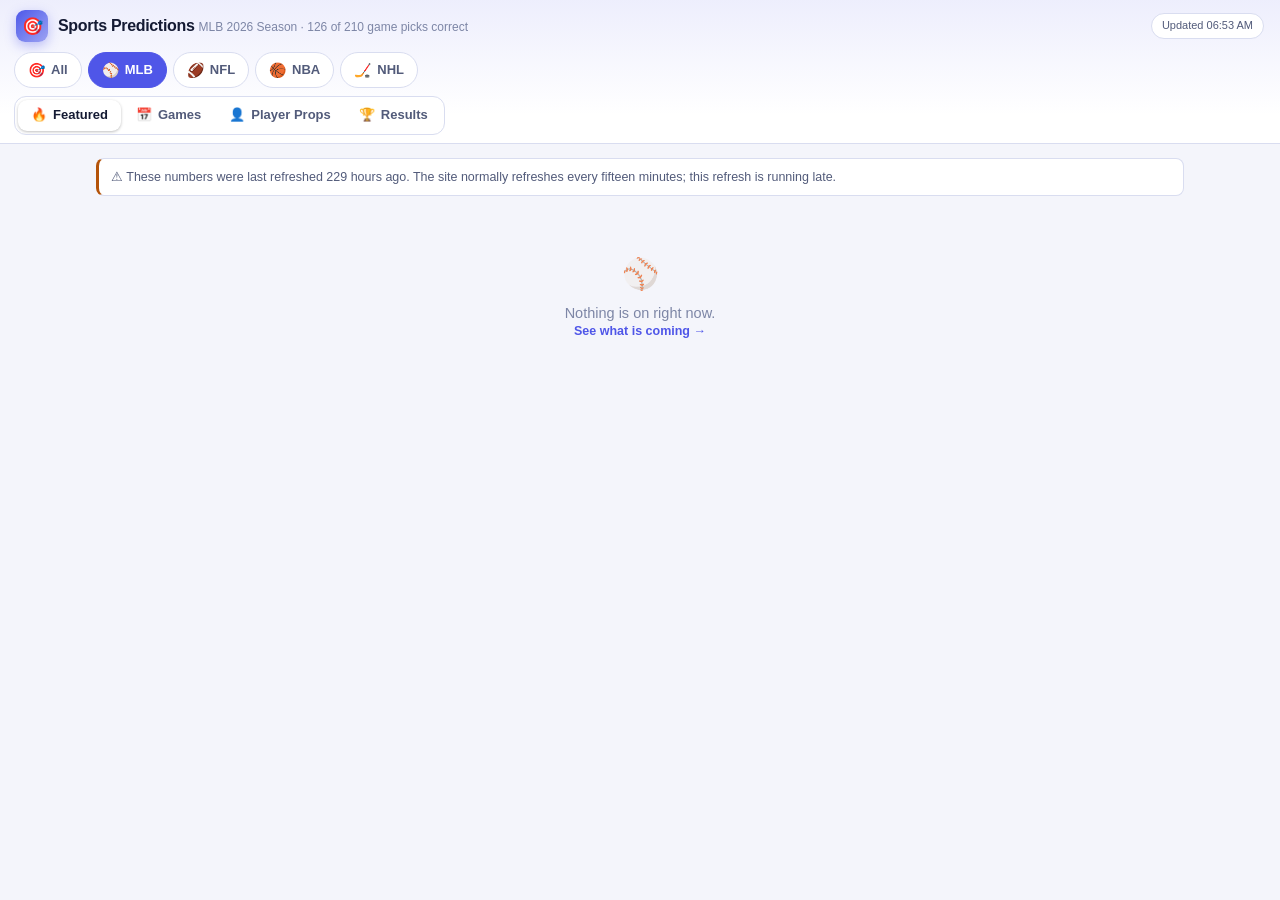
==== commit 0932fda2: "Auto-refresh: predictions and player props 2026-11-26 18:15 UTC" ====
--- a/mlb.html
+++ b/mlb.html
@@ -7,8 +7,8 @@
 <meta name="color-scheme" content="dark light">
 <title>Sports Predictions — MLB</title>
 <link rel="icon" href="data:image/svg+xml,<svg xmlns=%22http://www.w3.org/2000/svg%22 viewBox=%220 0 16 16%22><text y=%2213%22 font-size=%2213%22>🎯</text></svg>">
-<link rel="preload" as="script" href="assets/app.js?v=33a9e61d">
-<link rel="stylesheet" href="assets/app.css?v=33a9e61d">
+<link rel="preload" as="script" href="assets/app.js?v=50f587cd">
+<link rel="stylesheet" href="assets/app.css?v=50f587cd">
 <style id="accent-style"></style>
 </head>
 <body>
@@ -33,6 +33,6 @@
 window.SP_DEFAULT_LEAGUE="mlb";
 </script>
 <script src="data/mlb.js"></script>
-<script src="assets/app.js?v=33a9e61d" defer></script>
+<script src="assets/app.js?v=50f587cd" defer></script>
 </body>
 </html>
